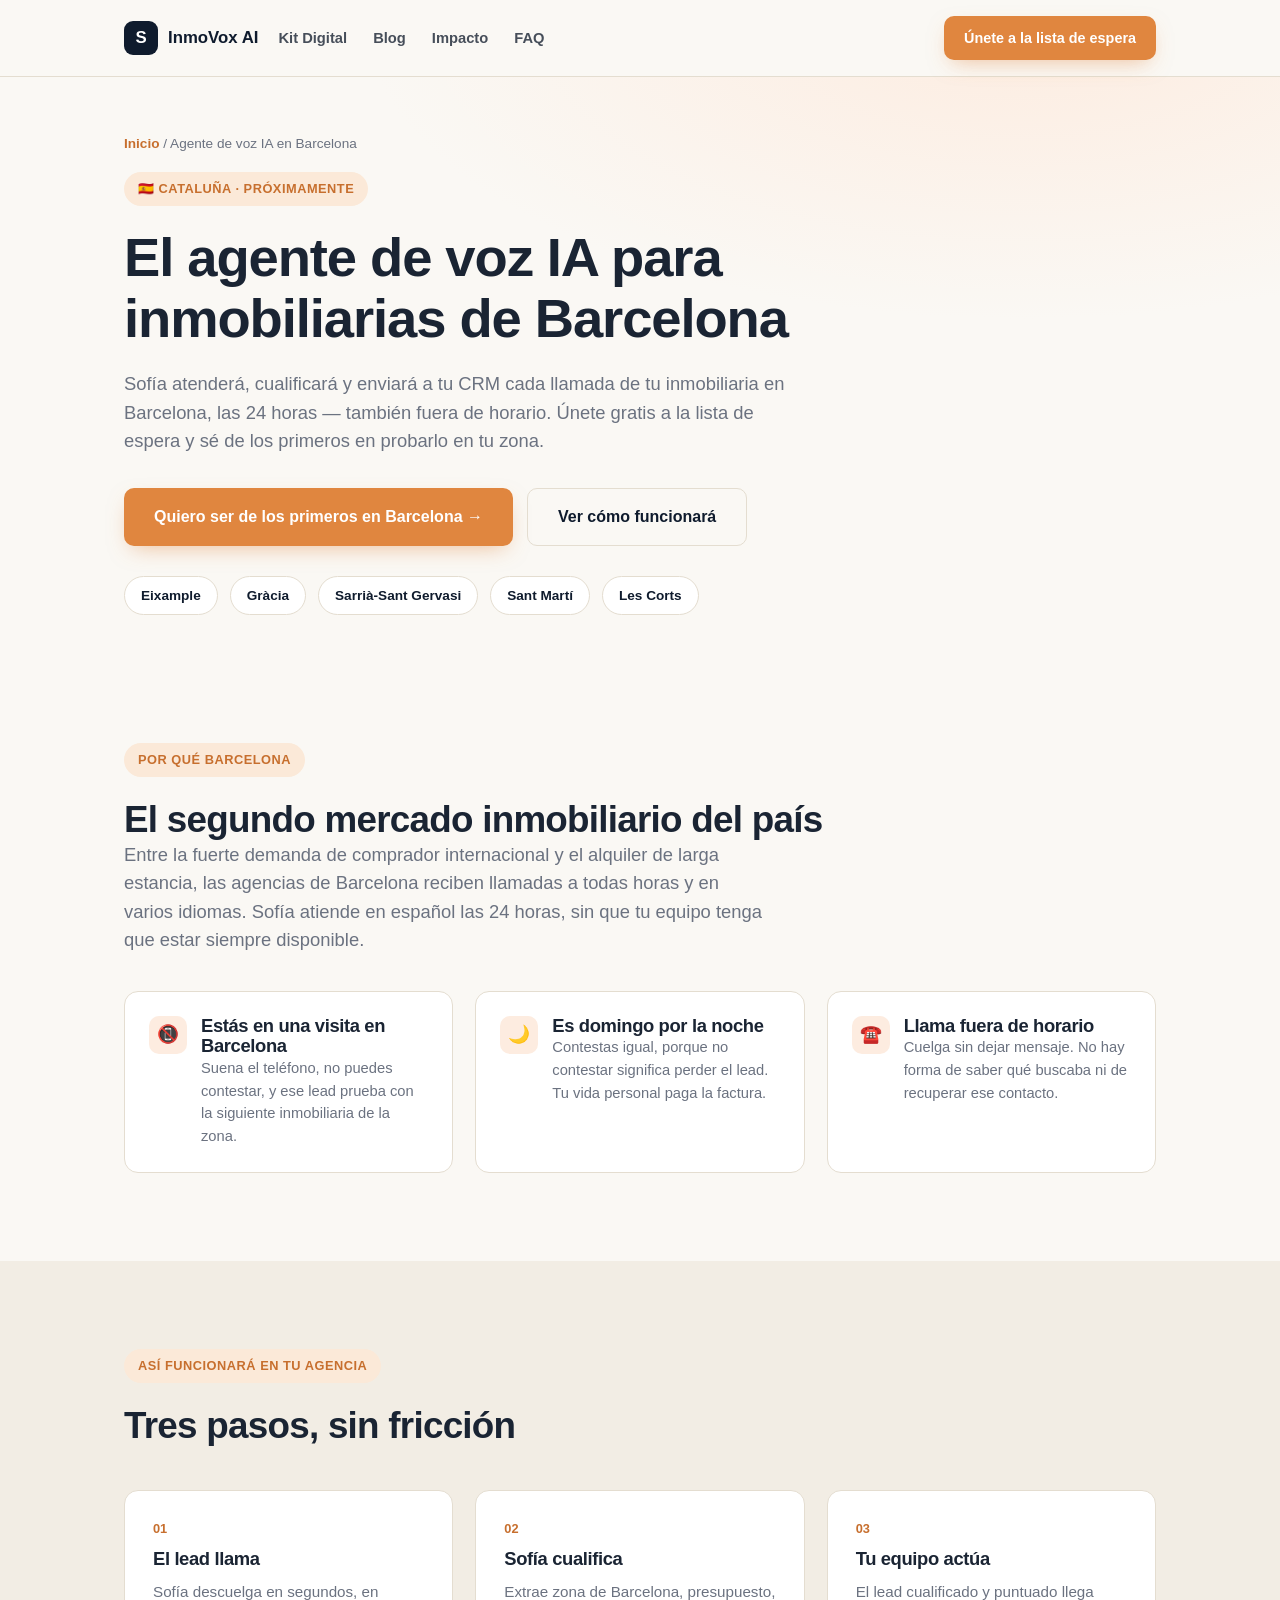
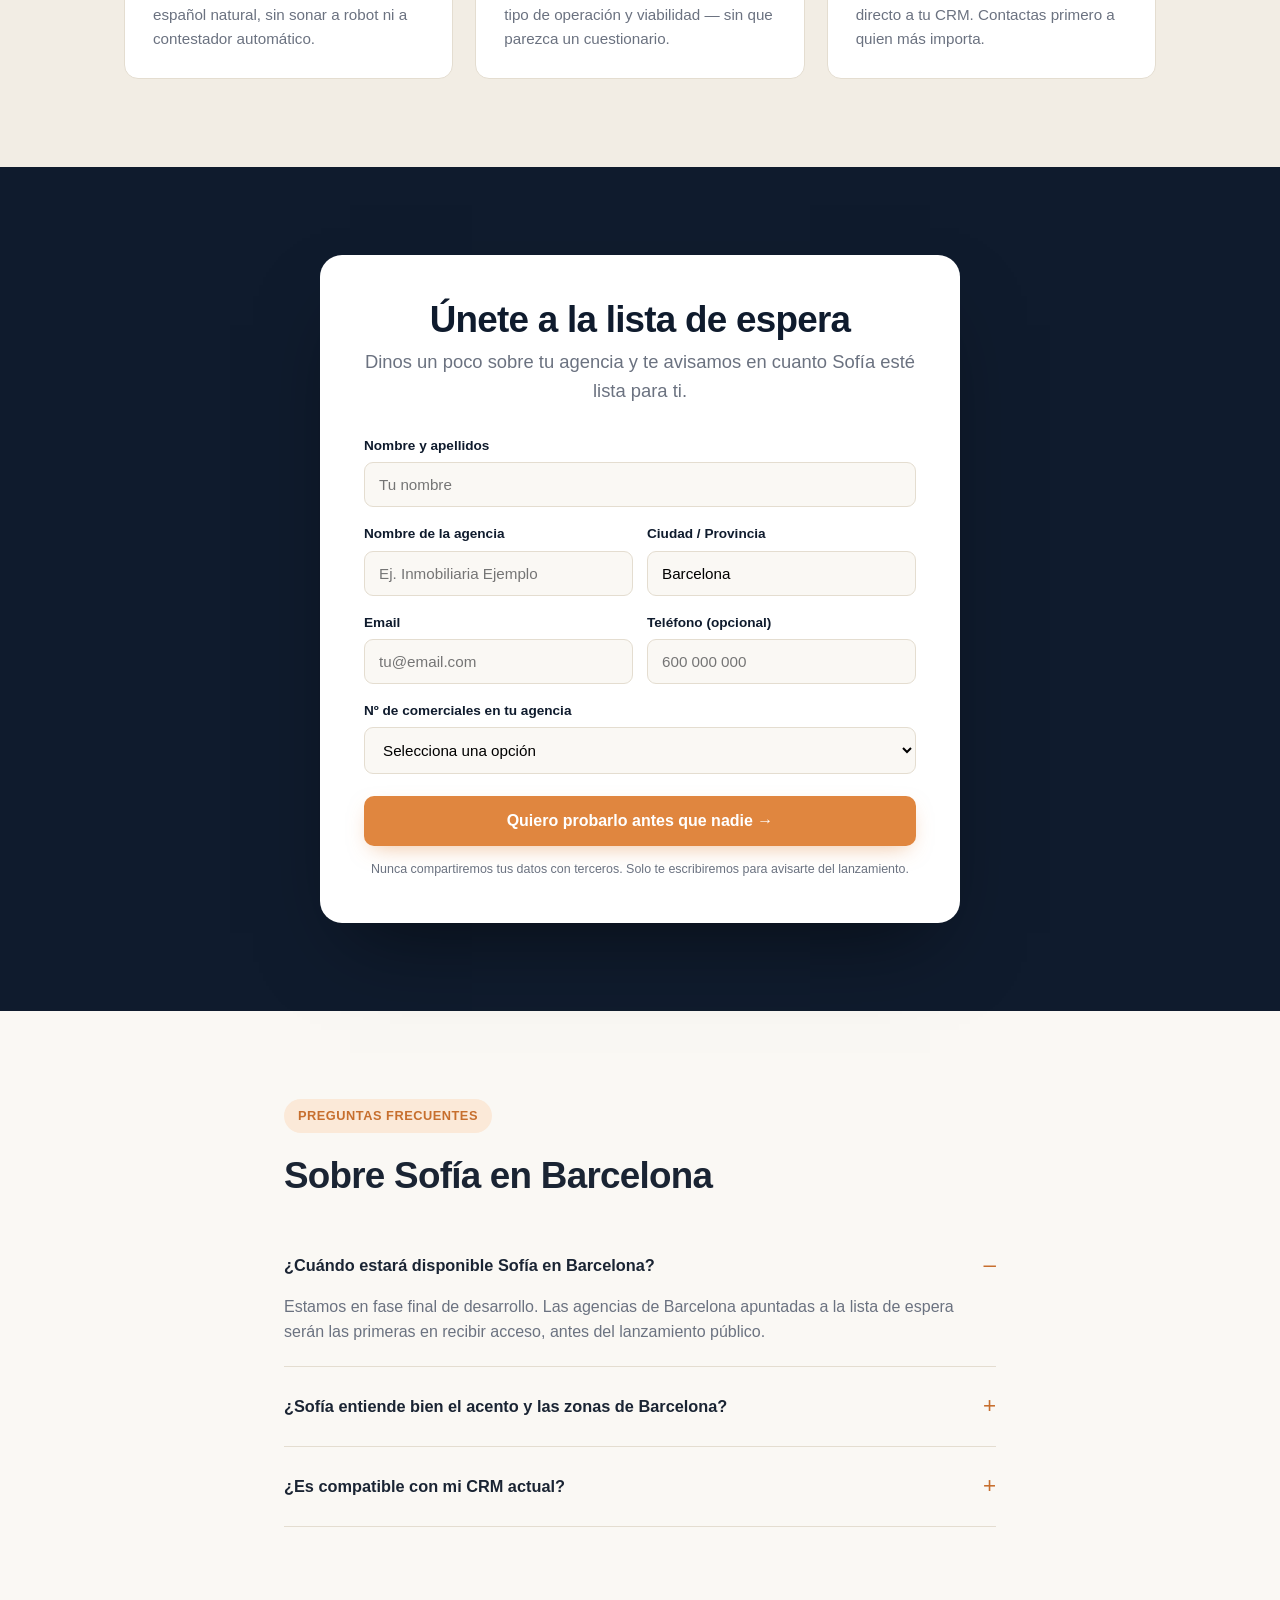
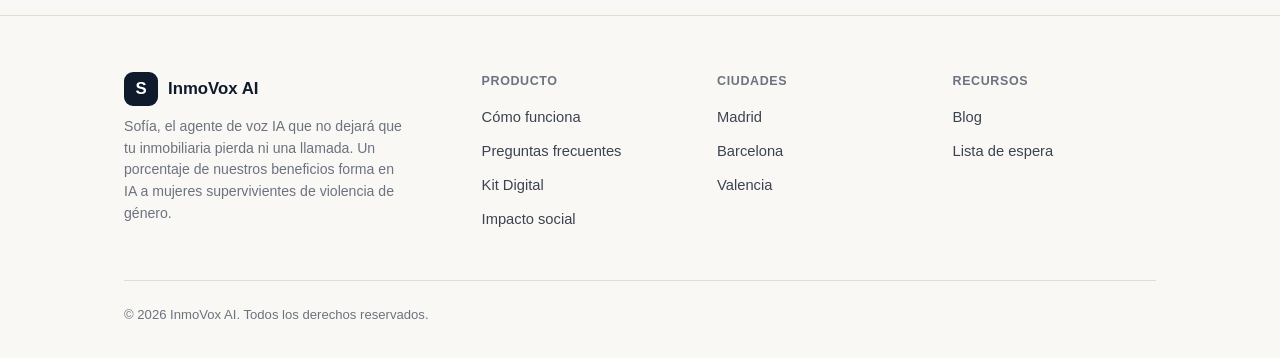
==== agente-voz-ia-inmobiliaria-barcelona.html @ 0a66fdf8 "Add files via upload" ====
<!DOCTYPE html>
<html lang="es">
<head>
<meta charset="UTF-8">
<meta name="viewport" content="width=device-width, initial-scale=1.0">

<title>Agente de Voz IA para Inmobiliarias en Barcelona | InmoVox AI</title>
<meta name="description" content="Sofía, el agente de voz IA para inmobiliarias de Barcelona: atiende, cualifica y envía leads a tu CRM 24/7. Únete gratis a la lista de espera antes del lanzamiento.">
<meta name="robots" content="index, follow">
<link rel="canonical" href="https://TU-DOMINIO-AQUI.com/agente-voz-ia-inmobiliaria-barcelona.html">

<meta property="og:type" content="website">
<meta property="og:title" content="Agente de Voz IA para Inmobiliarias en Barcelona | InmoVox AI">
<meta property="og:description" content="Sofía, el agente de voz IA para inmobiliarias de Barcelona: atiende, cualifica y envía leads a tu CRM 24/7. Únete gratis a la lista de espera antes del lanzamiento.">
<meta property="og:url" content="https://TU-DOMINIO-AQUI.com/agente-voz-ia-inmobiliaria-barcelona.html">
<meta property="og:locale" content="es_ES">

<meta name="twitter:card" content="summary_large_image">
<meta name="twitter:title" content="Agente de Voz IA para Inmobiliarias en Barcelona | InmoVox AI">
<meta name="twitter:description" content="Sofía, el agente de voz IA para inmobiliarias de Barcelona: atiende, cualifica y envía leads a tu CRM 24/7. Únete gratis a la lista de espera antes del lanzamiento.">

<link rel="stylesheet" href="style.css">
<script type="application/ld+json">
{
  "@context": "https://schema.org",
  "@type": "Organization",
  "name": "InmoVox AI",
  "description": "Sofía, el agente de voz IA para inmobiliarias en Barcelona. Atiende, cualifica y envía leads al CRM de agencias pequeñas y medianas de Cataluña, las 24 horas.",
  "areaServed": {
    "@type": "City",
    "name": "Barcelona"
  },
  "knowsLanguage": "es"
}
</script>
</head>
<body>
<header>
  <div class="nav">
    <a href="index.html" class="brand"><span class="brand-mark">S</span> InmoVox AI</a>
    <div class="nav-links">
      <a href="kit-digital.html">Kit Digital</a>
      <a href="blog.html">Blog</a>
      <a href="index.html#impacto">Impacto</a>
      <a href="#faq">FAQ</a>
    </div>
    <a href="#lista-espera" class="btn btn-primary nav-cta" style="padding:11px 20px;font-size:.9rem">Únete a la lista de espera</a>
  </div>
</header>
<main>

  <section class="hero" style="padding:56px 0 40px">
    <div class="wrap">
      <p class="breadcrumb"><a href="index.html">Inicio</a> / Agente de voz IA en Barcelona</p>
      <span class="eyebrow">🇪🇸 Cataluña · Próximamente</span>
      <h1 style="max-width:780px">El agente de voz IA para inmobiliarias de Barcelona</h1>
      <p class="lede" style="max-width:680px">Sofía atenderá, cualificará y enviará a tu CRM cada llamada de tu inmobiliaria en Barcelona, las 24 horas — también fuera de horario. Únete gratis a la lista de espera y sé de los primeros en probarlo en tu zona.</p>
      <div class="hero-ctas">
        <a href="#lista-espera" class="btn btn-primary">Quiero ser de los primeros en Barcelona →</a>
        <a href="index.html#como-funcionara" class="btn btn-ghost">Ver cómo funcionará</a>
      </div>
      <div class="local-strip">
          <span class="local-chip">Eixample</span>
          <span class="local-chip">Gràcia</span>
          <span class="local-chip">Sarrià-Sant Gervasi</span>
          <span class="local-chip">Sant Martí</span>
          <span class="local-chip">Les Corts</span>
      </div>
    </div>
  </section>

  <section>
    <div class="wrap">
      <span class="eyebrow">Por qué Barcelona</span>
      <h2>El segundo mercado inmobiliario del país</h2>
      <p class="lede">Entre la fuerte demanda de comprador internacional y el alquiler de larga estancia, las agencias de Barcelona reciben llamadas a todas horas y en varios idiomas. Sofía atiende en español las 24 horas, sin que tu equipo tenga que estar siempre disponible.</p>

      <div class="cards3" style="margin-top:36px">
        <div class="pain-card">
          <div class="pain-icon">📵</div>
          <div><h3>Estás en una visita en Barcelona</h3><p style="color:var(--muted);font-size:.92rem">Suena el teléfono, no puedes contestar, y ese lead prueba con la siguiente inmobiliaria de la zona.</p></div>
        </div>
        <div class="pain-card">
          <div class="pain-icon">🌙</div>
          <div><h3>Es domingo por la noche</h3><p style="color:var(--muted);font-size:.92rem">Contestas igual, porque no contestar significa perder el lead. Tu vida personal paga la factura.</p></div>
        </div>
        <div class="pain-card">
          <div class="pain-icon">☎️</div>
          <div><h3>Llama fuera de horario</h3><p style="color:var(--muted);font-size:.92rem">Cuelga sin dejar mensaje. No hay forma de saber qué buscaba ni de recuperar ese contacto.</p></div>
        </div>
      </div>
    </div>
  </section>

  <section style="background:var(--paper-alt)">
    <div class="wrap">
      <span class="eyebrow">Así funcionará en tu agencia</span>
      <h2>Tres pasos, sin fricción</h2>
      <div class="cards3">
        <div class="card">
          <div class="num">01</div>
          <h3>El lead llama</h3>
          <p>Sofía descuelga en segundos, en español natural, sin sonar a robot ni a contestador automático.</p>
        </div>
        <div class="card">
          <div class="num">02</div>
          <h3>Sofía cualifica</h3>
          <p>Extrae zona de Barcelona, presupuesto, tipo de operación y viabilidad — sin que parezca un cuestionario.</p>
        </div>
        <div class="card">
          <div class="num">03</div>
          <h3>Tu equipo actúa</h3>
          <p>El lead cualificado y puntuado llega directo a tu CRM. Contactas primero a quien más importa.</p>
        </div>
      </div>
    </div>
  </section>

<section id="lista-espera" class="form-section">
    <div class="wrap">
      <div class="form-wrap">
        <div id="formIntro">
          <h2>Únete a la lista de espera</h2>
          <p class="lede">Dinos un poco sobre tu agencia y te avisamos en cuanto Sofía esté lista para ti.</p>
          <form id="waitlistForm">
            <div class="field">
              <label for="nombre">Nombre y apellidos</label>
              <input type="text" id="nombre" name="nombre" required placeholder="Tu nombre">
            </div>
            <div class="row2">
              <div class="field">
                <label for="agencia">Nombre de la agencia</label>
                <input type="text" id="agencia" name="agencia" required placeholder="Ej. Inmobiliaria Ejemplo">
              </div>
              <div class="field">
                <label for="ciudad">Ciudad / Provincia</label>
                <input type="text" id="ciudad" name="ciudad" required value="Barcelona" placeholder="Ej. Valencia">
              </div>
            </div>
            <div class="row2">
              <div class="field">
                <label for="email">Email</label>
                <input type="email" id="email" name="email" required placeholder="tu@email.com">
              </div>
              <div class="field">
                <label for="telefono">Teléfono (opcional)</label>
                <input type="tel" id="telefono" name="telefono" placeholder="600 000 000">
              </div>
            </div>
            <div class="field">
              <label for="comerciales">Nº de comerciales en tu agencia</label>
              <select id="comerciales" name="comerciales" required>
                <option value="" disabled selected>Selecciona una opción</option>
                <option value="1-3">1 a 3</option>
                <option value="4-6">4 a 6</option>
                <option value="7-10">7 a 10</option>
                <option value="10+">Más de 10</option>
              </select>
            </div>
            <button type="submit" class="btn btn-primary form-submit">Quiero probarlo antes que nadie →</button>
            <p class="privacy">Nunca compartiremos tus datos con terceros. Solo te escribiremos para avisarte del lanzamiento.</p>
          </form>
        </div>

        <div id="successMsg" class="success-msg">
          <div class="check">✓</div>
          <h2>¡Ya estás dentro!</h2>
          <p class="lede" style="margin-top:8px">Gracias por apuntarte. Te avisaremos en cuanto Sofía esté lista para tu agencia — con tus condiciones de fundador.</p>
        </div>
      </div>
    </div>
  </section>

  <section id="faq">
    <div class="wrap" style="max-width:760px">
      <span class="eyebrow">Preguntas frecuentes</span>
      <h2 style="margin-bottom:10px">Sobre Sofía en Barcelona</h2>
      <div style="margin-top:30px">
        <details class="faq-item" open>
          <summary>¿Cuándo estará disponible Sofía en Barcelona?</summary>
          <p>Estamos en fase final de desarrollo. Las agencias de Barcelona apuntadas a la lista de espera serán las primeras en recibir acceso, antes del lanzamiento público.</p>
        </details>
        <details class="faq-item">
          <summary>¿Sofía entiende bien el acento y las zonas de Barcelona?</summary>
          <p>Sí. Sofía usa voz 100% en español y está entrenada para reconocer nombres de barrios, distritos y zonas locales, no solo direcciones genéricas.</p>
        </details>
        <details class="faq-item">
          <summary>¿Es compatible con mi CRM actual?</summary>
          <p>Sofía está diseñada para integrarse con Salesforce, HubSpot, Inmovilla y cualquier CRM con API REST.</p>
        </details>
      </div>
    </div>
  </section>

</main>
<footer>
  <div class="wrap">
    <div class="foot-cols">
      <div class="foot-brand">
        <div class="brand"><span class="brand-mark">S</span> InmoVox AI</div>
        <p>Sofía, el agente de voz IA que no dejará que tu inmobiliaria pierda ni una llamada. Un porcentaje de nuestros beneficios forma en IA a mujeres supervivientes de violencia de género.</p>
      </div>
      <div>
        <h4>Producto</h4>
        <ul>
          <li><a href="index.html#como-funcionara">Cómo funciona</a></li>
          <li><a href="#faq">Preguntas frecuentes</a></li>
          <li><a href="kit-digital.html">Kit Digital</a></li>
          <li><a href="index.html#impacto">Impacto social</a></li>
        </ul>
      </div>
      <div>
        <h4>Ciudades</h4>
        <ul>
          <li><a href="agente-voz-ia-inmobiliaria-madrid.html">Madrid</a></li>
          <li><a href="agente-voz-ia-inmobiliaria-barcelona.html">Barcelona</a></li>
          <li><a href="agente-voz-ia-inmobiliaria-valencia.html">Valencia</a></li>
        </ul>
      </div>
      <div>
        <h4>Recursos</h4>
        <ul>
          <li><a href="blog.html">Blog</a></li>
          <li><a href="#lista-espera">Lista de espera</a></li>
        </ul>
      </div>
    </div>
    <div class="foot-bottom">
      <p>© 2026 InmoVox AI. Todos los derechos reservados.</p>
    </div>
  </div>
</footer>
<script>
  // Conectado a Supabase (proyecto "Voice AI Inmobiliaria").
  // Tabla: public.waitlist_signups — RLS activo, solo permite INSERT publico (sin lectura).
  const SUPABASE_URL = 'https://ouoieuzhmzzmtzskmnyb.supabase.co';
  const SUPABASE_ANON_KEY = 'sb_publishable_kmMrrOkViVyddbEmUrlMnQ_MWT5SmJP';

  const form = document.getElementById('waitlistForm');
  if (form) {
    const submitBtn = form.querySelector('.form-submit');

    form.addEventListener('submit', async function (e) {
      e.preventDefault();

      const data = {
        nombre: form.nombre.value.trim(),
        agencia: form.agencia.value.trim(),
        ciudad: form.ciudad.value.trim(),
        email: form.email.value.trim(),
        telefono: form.telefono.value.trim() || null,
        comerciales: form.comerciales.value,
        pagina_origen: window.location.pathname
      };

      const originalBtnText = submitBtn.textContent;
      submitBtn.disabled = true;
      submitBtn.textContent = 'Enviando...';

      try {
        const res = await fetch(`${SUPABASE_URL}/rest/v1/waitlist_signups`, {
          method: 'POST',
          headers: {
            'Content-Type': 'application/json',
            'apikey': SUPABASE_ANON_KEY,
            'Authorization': `Bearer ${SUPABASE_ANON_KEY}`,
            'Prefer': 'return=minimal'
          },
          body: JSON.stringify(data)
        });

        if (res.ok) {
          document.getElementById('formIntro').style.display = 'none';
          document.getElementById('successMsg').style.display = 'block';
          return;
        }

        if (res.status === 409) {
          alert('Este email ya está en la lista de espera. Te avisaremos en cuanto Sofía esté lista.');
        } else {
          alert('No hemos podido guardar tu registro. Inténtalo de nuevo en unos segundos.');
        }
      } catch (err) {
        alert('No hemos podido conectar con el servidor. Comprueba tu conexión e inténtalo de nuevo.');
      } finally {
        submitBtn.disabled = false;
        submitBtn.textContent = originalBtnText;
      }
    });
  }
</script>
</body>
</html>
---- style.css ----
:root{
  --navy:#0f1b2d;
  --navy-light:#16263e;
  --ink:#1a2433;
  --paper:#faf8f4;
  --paper-alt:#f2ede4;
  --amber:#e0863f;
  --amber-dark:#c76f2e;
  --green:#2f6f4f;
  --line:#e4ddd0;
  --muted:#6b7280;
  --radius:14px;
  font-family: -apple-system, BlinkMacSystemFont, "Segoe UI", Roboto, Helvetica, Arial, sans-serif;
}
*{box-sizing:border-box;margin:0;padding:0}
html{scroll-behavior:smooth}
body{background:var(--paper);color:var(--ink);line-height:1.55;-webkit-font-smoothing:antialiased}
img,svg{display:block;max-width:100%}
a{color:inherit}
.wrap{max-width:1080px;margin:0 auto;padding:0 24px}
section{padding:88px 0}
h1,h2,h3{font-weight:800;letter-spacing:-0.02em;line-height:1.12}
h1{font-size:clamp(2.1rem,5vw,3.4rem)}
h2{font-size:clamp(1.6rem,3.4vw,2.3rem)}
h3{font-size:1.15rem}
.eyebrow{display:inline-flex;align-items:center;gap:8px;font-size:.8rem;font-weight:700;letter-spacing:.04em;text-transform:uppercase;color:var(--amber-dark);background:#fbe9d8;padding:7px 14px;border-radius:999px;margin-bottom:22px}
.lede{font-size:1.15rem;color:var(--muted);max-width:640px}
.btn{display:inline-flex;align-items:center;justify-content:center;gap:8px;font-weight:700;font-size:1rem;border:none;border-radius:10px;padding:16px 30px;cursor:pointer;text-decoration:none;transition:transform .15s ease, box-shadow .15s ease}
.btn-primary{background:var(--amber);color:#fff;box-shadow:0 8px 22px -8px rgba(224,134,63,.55)}
.btn-primary:hover{transform:translateY(-2px);box-shadow:0 12px 26px -8px rgba(224,134,63,.65)}
.btn-ghost{background:transparent;color:var(--navy);border:1.5px solid var(--line)}
.btn-ghost:hover{border-color:var(--navy)}

header{position:sticky;top:0;z-index:40;background:rgba(250,248,244,.9);backdrop-filter:blur(8px);border-bottom:1px solid var(--line)}
.nav{display:flex;align-items:center;justify-content:space-between;padding:16px 24px;max-width:1080px;margin:0 auto;gap:20px}
.brand{display:flex;align-items:center;gap:10px;font-weight:800;font-size:1.05rem;color:var(--navy);text-decoration:none;flex:0 0 auto}
.brand-mark{width:34px;height:34px;border-radius:9px;background:var(--navy);display:flex;align-items:center;justify-content:center;color:#fff;font-weight:800}
.nav-links{display:flex;align-items:center;gap:26px;font-size:.92rem;font-weight:600;color:var(--ink);flex:1}
.nav-links a{text-decoration:none;color:var(--ink);opacity:.8}
.nav-links a:hover{opacity:1}
.nav-cta{flex:0 0 auto}

.breadcrumb{font-size:.85rem;color:var(--muted);margin-bottom:18px}
.breadcrumb a{color:var(--amber-dark);text-decoration:none;font-weight:600}
.breadcrumb a:hover{text-decoration:underline}

.hero{padding:76px 0 60px;background:radial-gradient(1100px 500px at 80% -10%, #fdece0 0%, transparent 60%)}
.hero-grid{display:grid;grid-template-columns:1.1fr .9fr;gap:56px;align-items:center}
.hero h1{margin-bottom:20px}
.hero .lede{margin-bottom:32px}
.hero-ctas{display:flex;flex-wrap:wrap;gap:14px;margin-bottom:30px}
.trust-row{display:flex;flex-wrap:wrap;gap:18px;color:var(--muted);font-size:.9rem;font-weight:600}
.trust-row span{display:flex;align-items:center;gap:6px}

.hero-card{background:var(--navy);border-radius:20px;padding:28px;color:#fff;box-shadow:0 30px 60px -20px rgba(15,27,45,.4)}
.hero-card .tag{display:inline-block;font-size:.7rem;font-weight:700;letter-spacing:.06em;text-transform:uppercase;background:rgba(255,255,255,.1);padding:5px 10px;border-radius:6px;margin-bottom:16px}
.hero-card .call{background:var(--navy-light);border-radius:14px;padding:16px;margin-top:14px}
.hero-card .call p{font-size:.92rem;color:#d7dde6}
.hero-card .call strong{color:#fff}
.hero-card .score{margin-top:16px;display:flex;justify-content:space-between;align-items:center;padding-top:16px;border-top:1px solid rgba(255,255,255,.12)}
.hero-card .score b{font-size:1.6rem;color:var(--amber)}

.band{background:var(--navy);color:#fff}
.band .eyebrow{background:rgba(255,255,255,.12);color:#f5c99a}

.cards3{display:grid;grid-template-columns:repeat(3,1fr);gap:22px;margin-top:44px}
.cards2{display:grid;grid-template-columns:repeat(2,1fr);gap:22px;margin-top:44px}
.card{background:#fff;border:1px solid var(--line);border-radius:var(--radius);padding:28px}
.card .num{font-size:.8rem;font-weight:800;color:var(--amber-dark);margin-bottom:10px}
.card h3{margin-bottom:10px}
.card p{color:var(--muted);font-size:.95rem}

.pain-card{background:#fff;border:1px solid var(--line);border-radius:var(--radius);padding:24px;display:flex;gap:14px;align-items:flex-start}
.pain-icon{flex:0 0 auto;width:38px;height:38px;border-radius:10px;background:#fdece0;display:flex;align-items:center;justify-content:center;font-size:1.1rem}

.quote-block{background:var(--paper-alt);border-radius:20px;padding:48px;text-align:center;margin-top:40px}
.quote-block p{font-size:1.3rem;font-weight:700;color:var(--navy);max-width:640px;margin:0 auto 14px;line-height:1.4}
.quote-block span{color:var(--muted);font-size:.9rem}

.impact-box{background:linear-gradient(135deg,#f7f2e9,#fdece0);border-radius:20px;padding:40px;display:grid;grid-template-columns:1fr auto;gap:30px;align-items:center}
.impact-box p{color:var(--muted);max-width:560px}

.perks{display:grid;grid-template-columns:repeat(2,1fr);gap:16px;margin-top:36px}
.perk{display:flex;gap:12px;align-items:flex-start;background:#fff;border:1px solid var(--line);border-radius:12px;padding:18px}
.perk-check{flex:0 0 auto;width:26px;height:26px;border-radius:50%;background:var(--green);color:#fff;display:flex;align-items:center;justify-content:center;font-size:.8rem;font-weight:800}

.form-section{background:var(--navy);color:#fff}
.form-wrap{background:#fff;color:var(--ink);border-radius:22px;padding:44px;max-width:640px;margin:0 auto;box-shadow:0 40px 80px -30px rgba(0,0,0,.5)}
.form-wrap h2{color:var(--navy);text-align:center;margin-bottom:8px}
.form-wrap .lede{text-align:center;margin:0 auto 30px;color:var(--muted)}
.field{margin-bottom:16px}
.field label{display:block;font-size:.85rem;font-weight:700;margin-bottom:6px;color:var(--navy)}
.field input, .field select{width:100%;padding:13px 14px;border:1.5px solid var(--line);border-radius:9px;font-size:.95rem;font-family:inherit;background:var(--paper)}
.field input:focus, .field select:focus{outline:none;border-color:var(--amber)}
.row2{display:grid;grid-template-columns:1fr 1fr;gap:14px}
.form-submit{width:100%;margin-top:6px}
.privacy{font-size:.78rem;color:var(--muted);text-align:center;margin-top:14px}
.success-msg{display:none;text-align:center;padding:20px 0}
.success-msg .check{width:56px;height:56px;border-radius:50%;background:#e6f4ec;color:var(--green);display:flex;align-items:center;justify-content:center;font-size:1.6rem;margin:0 auto 16px}

.faq-item{border-bottom:1px solid var(--line);padding:22px 0}
.faq-item summary{cursor:pointer;font-weight:700;font-size:1.02rem;list-style:none;display:flex;justify-content:space-between;align-items:center}
.faq-item summary::-webkit-details-marker{display:none}
.faq-item summary::after{content:"+";font-size:1.4rem;color:var(--amber-dark);font-weight:400}
.faq-item[open] summary::after{content:"\2013"}
.faq-item p{margin-top:12px;color:var(--muted)}

footer{padding:56px 0 32px;border-top:1px solid var(--line)}
.foot-cols{display:grid;grid-template-columns:1.6fr 1fr 1fr 1fr;gap:32px;margin-bottom:40px}
.foot-cols h4{font-size:.78rem;text-transform:uppercase;letter-spacing:.05em;color:var(--muted);margin-bottom:14px}
.foot-cols ul{list-style:none}
.foot-cols li{margin-bottom:9px}
.foot-cols a{color:var(--ink);text-decoration:none;font-size:.92rem;opacity:.85}
.foot-cols a:hover{opacity:1;text-decoration:underline}
.foot-brand p{color:var(--muted);font-size:.88rem;margin-top:10px;max-width:280px}
.foot-bottom{display:flex;justify-content:space-between;align-items:center;flex-wrap:wrap;gap:12px;padding-top:24px;border-top:1px solid var(--line)}
.foot-bottom p{color:var(--muted);font-size:.82rem}

/* Blog / article prose */
.blog-grid{display:grid;grid-template-columns:repeat(3,1fr);gap:24px;margin-top:40px}
.blog-card{background:#fff;border:1px solid var(--line);border-radius:var(--radius);padding:26px;display:flex;flex-direction:column;text-decoration:none;color:inherit;transition:transform .15s ease, box-shadow .15s ease}
.blog-card:hover{transform:translateY(-3px);box-shadow:0 16px 30px -14px rgba(15,27,45,.25)}
.blog-card .cat{font-size:.72rem;font-weight:700;text-transform:uppercase;letter-spacing:.04em;color:var(--amber-dark);margin-bottom:10px}
.blog-card h3{font-size:1.08rem;margin-bottom:10px}
.blog-card p{color:var(--muted);font-size:.9rem;flex:1}
.blog-card .readmore{margin-top:14px;font-weight:700;font-size:.88rem;color:var(--navy)}

.article-head{max-width:760px;margin:0 auto;text-align:left}
.article-meta{color:var(--muted);font-size:.88rem;margin-bottom:18px}
.prose{max-width:760px;margin:0 auto}
.prose h2{margin-top:40px;margin-bottom:14px;font-size:1.5rem}
.prose p{margin-bottom:18px;color:#2b2b2b;font-size:1.03rem;line-height:1.7}
.prose ul{margin:0 0 18px 22px}
.prose li{margin-bottom:8px;color:#2b2b2b;line-height:1.6}
.prose blockquote{border-left:4px solid var(--amber);background:var(--paper-alt);padding:18px 22px;border-radius:0 12px 12px 0;margin:24px 0;font-weight:700;color:var(--navy);font-size:1.08rem}
.cta-box{background:var(--navy);color:#fff;border-radius:18px;padding:32px;text-align:center;margin:40px 0}
.cta-box h3{color:#fff;margin-bottom:10px}
.cta-box p{color:#c7cfda;margin-bottom:20px;max-width:480px;margin-left:auto;margin-right:auto}

.local-strip{display:flex;flex-wrap:wrap;gap:12px;margin-top:20px}
.local-chip{background:#fff;border:1px solid var(--line);border-radius:999px;padding:8px 16px;font-size:.85rem;font-weight:600;color:var(--navy)}

.disclaimer{font-size:.82rem;color:var(--muted);background:var(--paper-alt);border-radius:12px;padding:16px 20px;margin-top:24px}
.disclaimer a{color:var(--amber-dark);font-weight:600;text-decoration:none}
.disclaimer a:hover{text-decoration:underline}

.kit-table{width:100%;border-collapse:collapse;margin-top:30px;background:#fff;border-radius:var(--radius);overflow:hidden;border:1px solid var(--line)}
.kit-table th,.kit-table td{padding:16px 18px;text-align:left;border-bottom:1px solid var(--line);font-size:.95rem}
.kit-table th{background:var(--navy);color:#fff;font-size:.8rem;text-transform:uppercase;letter-spacing:.04em}
.kit-table td.amount{font-weight:800;color:var(--amber-dark);font-size:1.1rem}
.kit-table tr:last-child td{border-bottom:none}

.steps-list{counter-reset:step;margin-top:36px;display:grid;gap:18px}
.step-item{display:flex;gap:18px;align-items:flex-start;background:#fff;border:1px solid var(--line);border-radius:var(--radius);padding:22px}
.step-item .step-n{flex:0 0 auto;width:36px;height:36px;border-radius:50%;background:var(--navy);color:#fff;display:flex;align-items:center;justify-content:center;font-weight:800}

@media (max-width:820px){
  .hero-grid{grid-template-columns:1fr}
  .cards3{grid-template-columns:1fr}
  .cards2{grid-template-columns:1fr}
  .blog-grid{grid-template-columns:1fr}
  .perks{grid-template-columns:1fr}
  .row2{grid-template-columns:1fr}
  .impact-box{grid-template-columns:1fr;text-align:center}
  .form-wrap{padding:28px}
  section{padding:60px 0}
  .foot-cols{grid-template-columns:1fr 1fr}
  .nav-links{display:none}
}
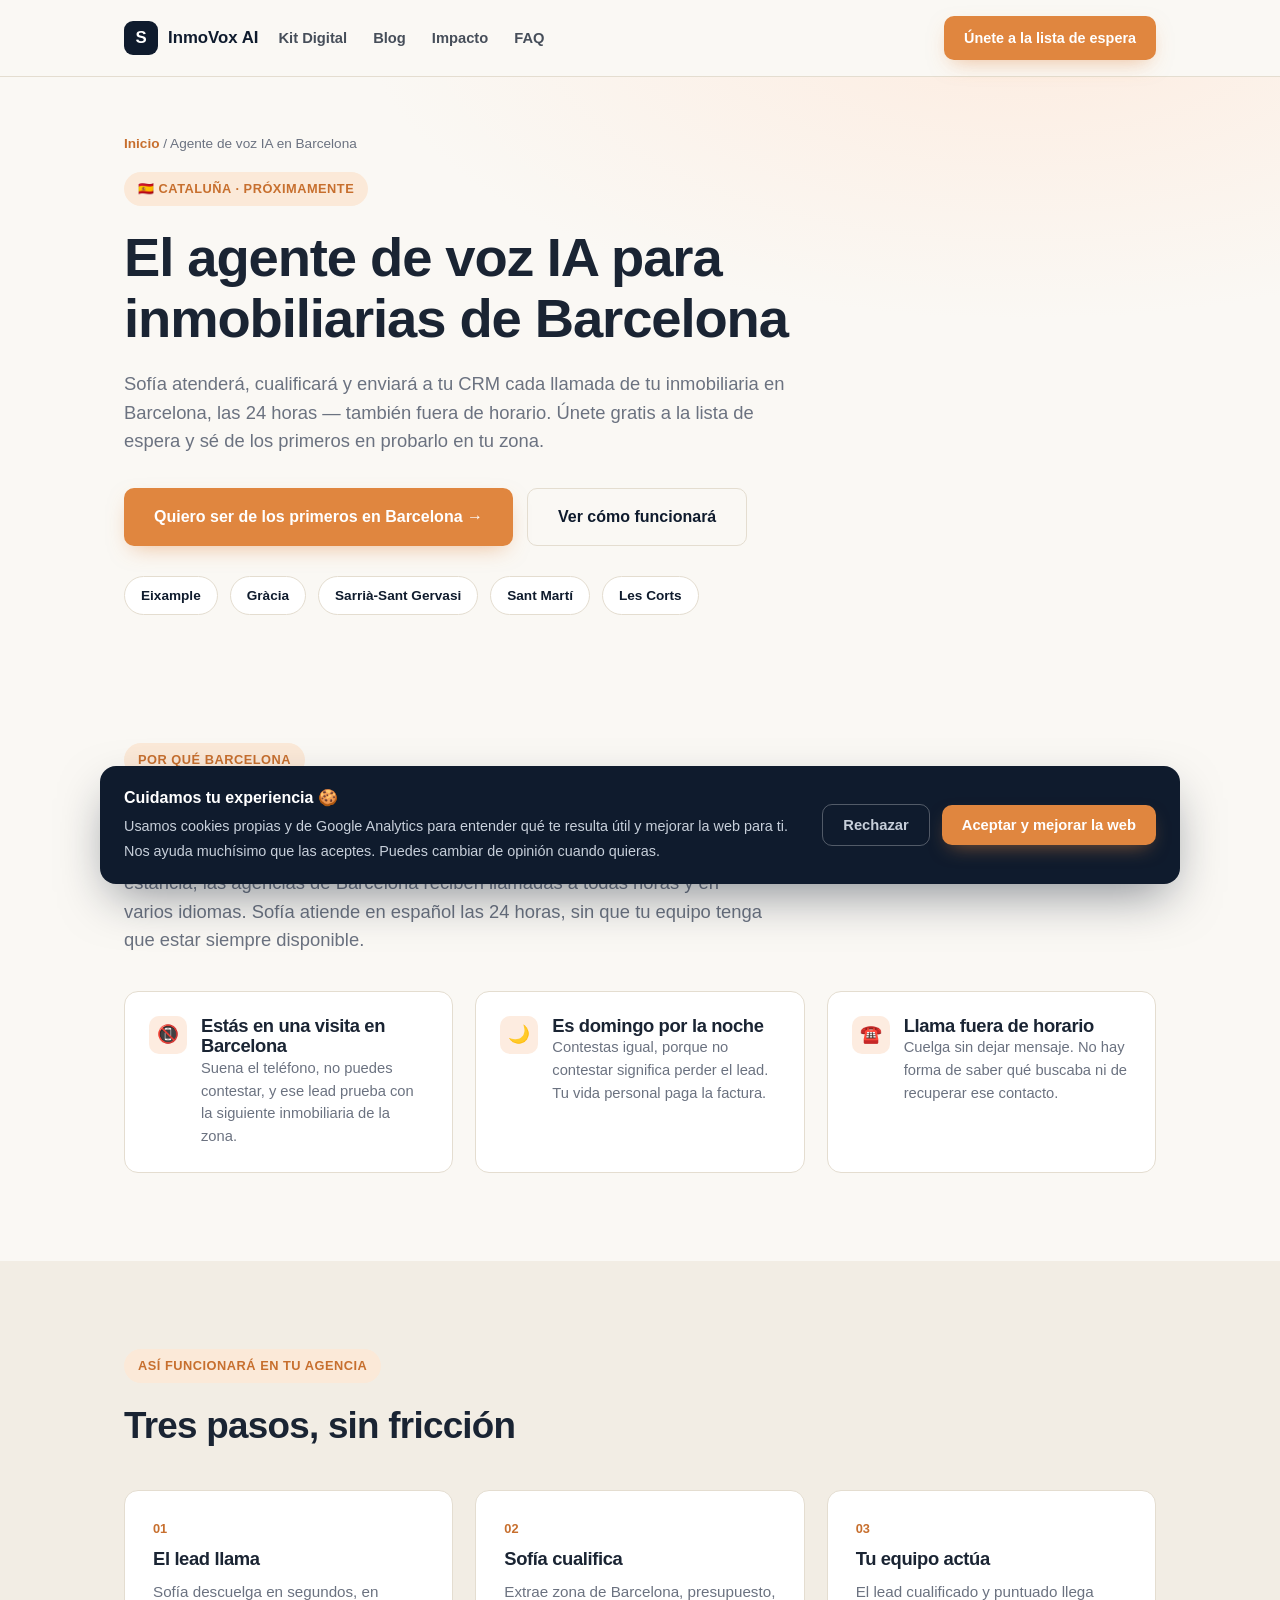
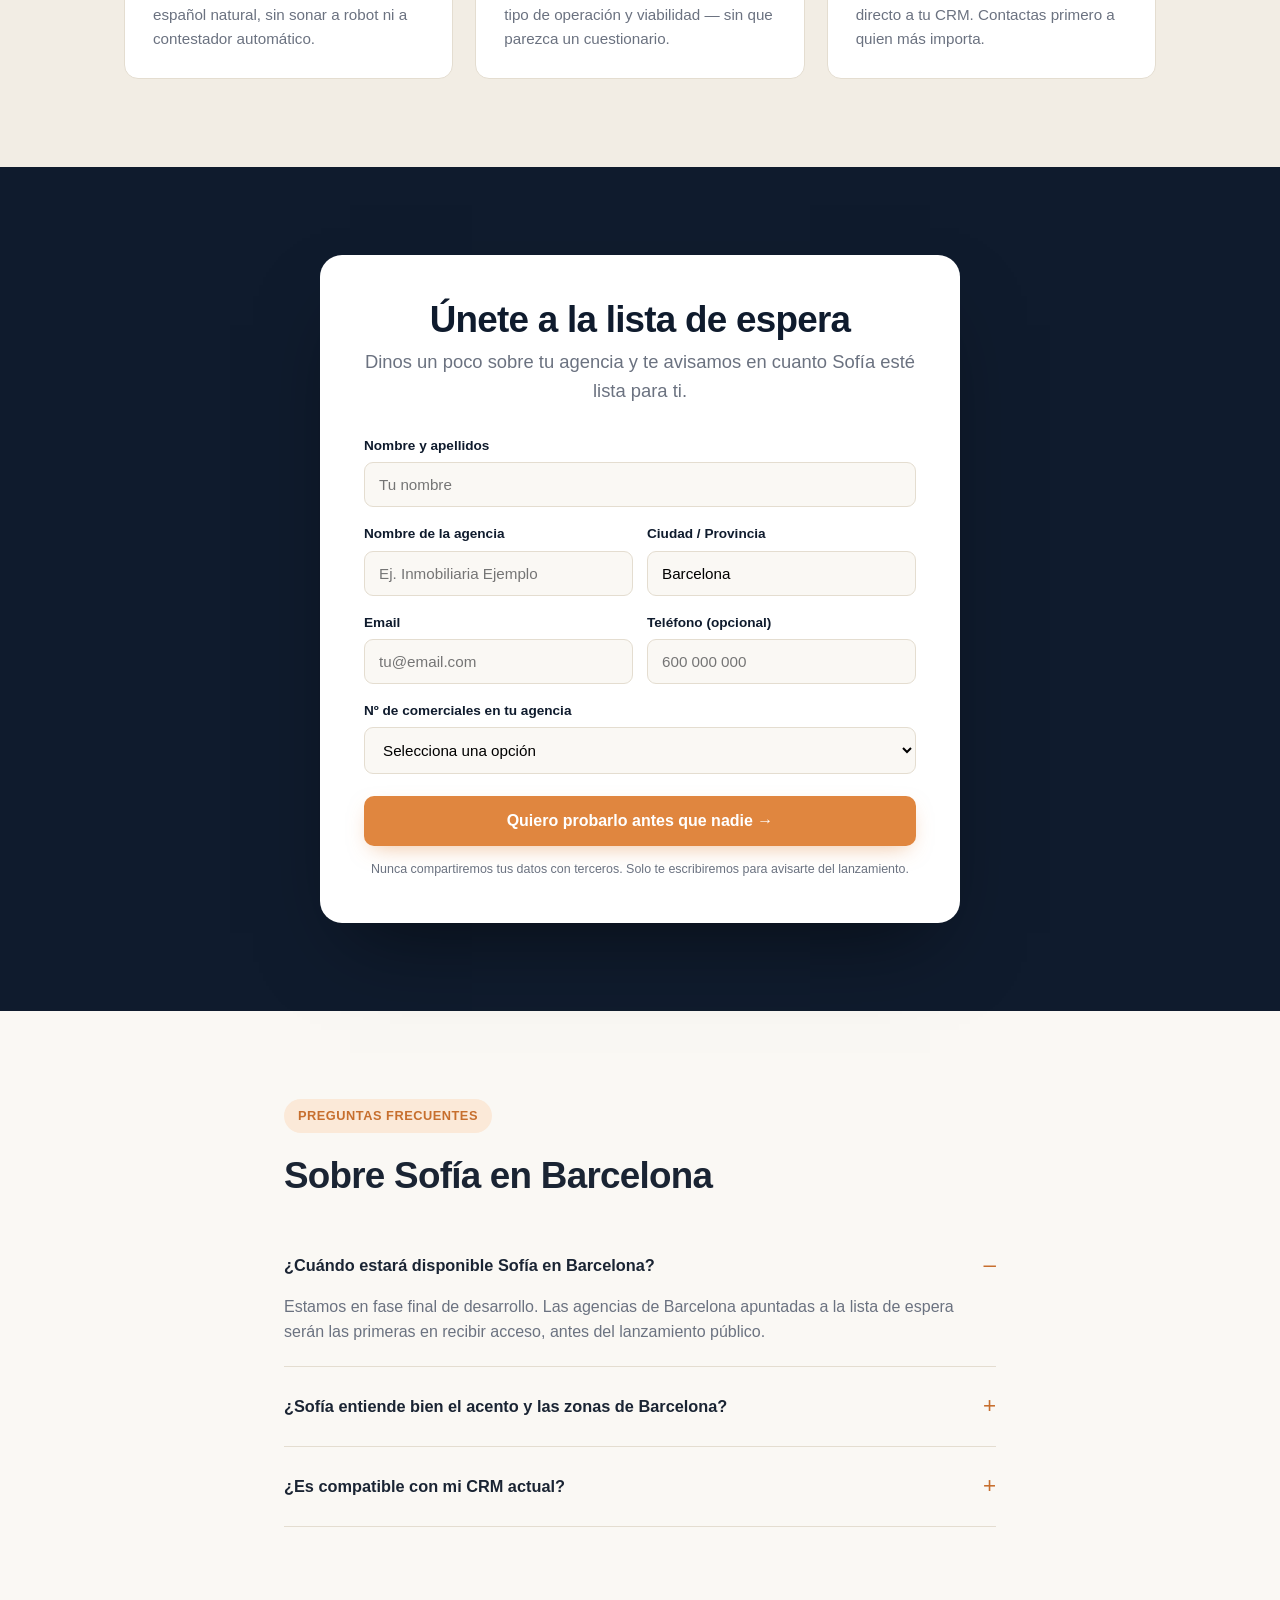
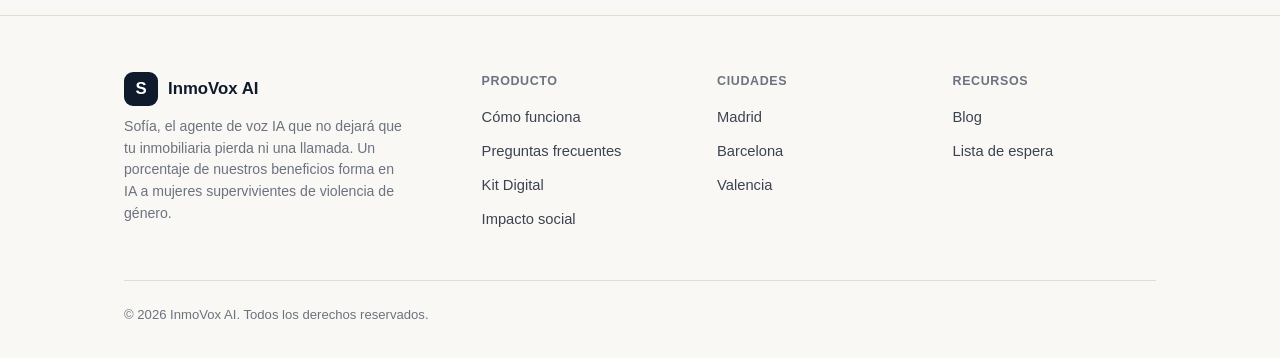
==== commit 4dbd4bcb: "Add files via upload" ====
--- a/agente-voz-ia-inmobiliaria-barcelona.html
+++ b/agente-voz-ia-inmobiliaria-barcelona.html
@@ -3,6 +3,25 @@
 <head>
 <meta charset="UTF-8">
 <meta name="viewport" content="width=device-width, initial-scale=1.0">
+
+<!-- Google tag (gtag.js) + Modo de Consentimiento v2 -->
+<script>
+  window.dataLayer = window.dataLayer || [];
+  function gtag(){dataLayer.push(arguments);}
+  // Por defecto denegado hasta que el usuario decida (cumplimiento RGPD/AEPD)
+  gtag('consent', 'default', {
+    'ad_storage': 'denied',
+    'ad_user_data': 'denied',
+    'ad_personalization': 'denied',
+    'analytics_storage': 'denied',
+    'wait_for_update': 500
+  });
+  gtag('js', new Date());
+  gtag('config', 'G-6JZMBQBF9L');
+</script>
+<script async src="https://www.googletagmanager.com/gtag/js?id=G-6JZMBQBF9L"></script>
+<script defer src="cookies.js"></script>
+
 
 <title>Agente de Voz IA para Inmobiliarias en Barcelona | InmoVox AI</title>
 <meta name="description" content="Sofía, el agente de voz IA para inmobiliarias de Barcelona: atiende, cualifica y envía leads a tu CRM 24/7. Únete gratis a la lista de espera antes del lanzamiento.">
--- a/style.css
+++ b/style.css
@@ -167,3 +167,22 @@
   .foot-cols{grid-template-columns:1fr 1fr}
   .nav-links{display:none}
 }
+
+/* ===== Banner de cookies ===== */
+.cookie-banner{position:fixed;left:0;right:0;bottom:0;z-index:9999;padding:16px;transform:translateY(120%);transition:transform .3s ease;pointer-events:none}
+.cookie-banner.cookie-visible{transform:translateY(0);pointer-events:auto}
+.cookie-inner{max-width:1080px;margin:0 auto;background:var(--navy);color:#fff;border-radius:16px;padding:20px 24px;box-shadow:0 20px 50px -12px rgba(15,27,45,.5);display:flex;align-items:center;gap:24px;flex-wrap:wrap}
+.cookie-text{flex:1 1 380px;min-width:260px}
+.cookie-text strong{display:block;font-size:1rem;margin-bottom:4px}
+.cookie-text span{font-size:.9rem;color:#c7cfda;line-height:1.5}
+.cookie-actions{display:flex;gap:12px;align-items:center;flex:0 0 auto}
+.cookie-btn{font-family:inherit;font-weight:700;font-size:.92rem;border-radius:10px;padding:12px 20px;cursor:pointer;border:none;transition:transform .15s ease,box-shadow .15s ease,background .15s ease}
+.cookie-accept{background:var(--amber);color:#fff;box-shadow:0 8px 20px -8px rgba(224,134,63,.6)}
+.cookie-accept:hover{transform:translateY(-2px);box-shadow:0 12px 24px -8px rgba(224,134,63,.7)}
+.cookie-reject{background:transparent;color:#c7cfda;border:1.5px solid rgba(255,255,255,.28)}
+.cookie-reject:hover{color:#fff;border-color:#fff}
+@media (max-width:640px){
+  .cookie-inner{flex-direction:column;align-items:stretch;text-align:left;padding:18px}
+  .cookie-actions{flex-direction:column-reverse}
+  .cookie-btn{width:100%}
+}
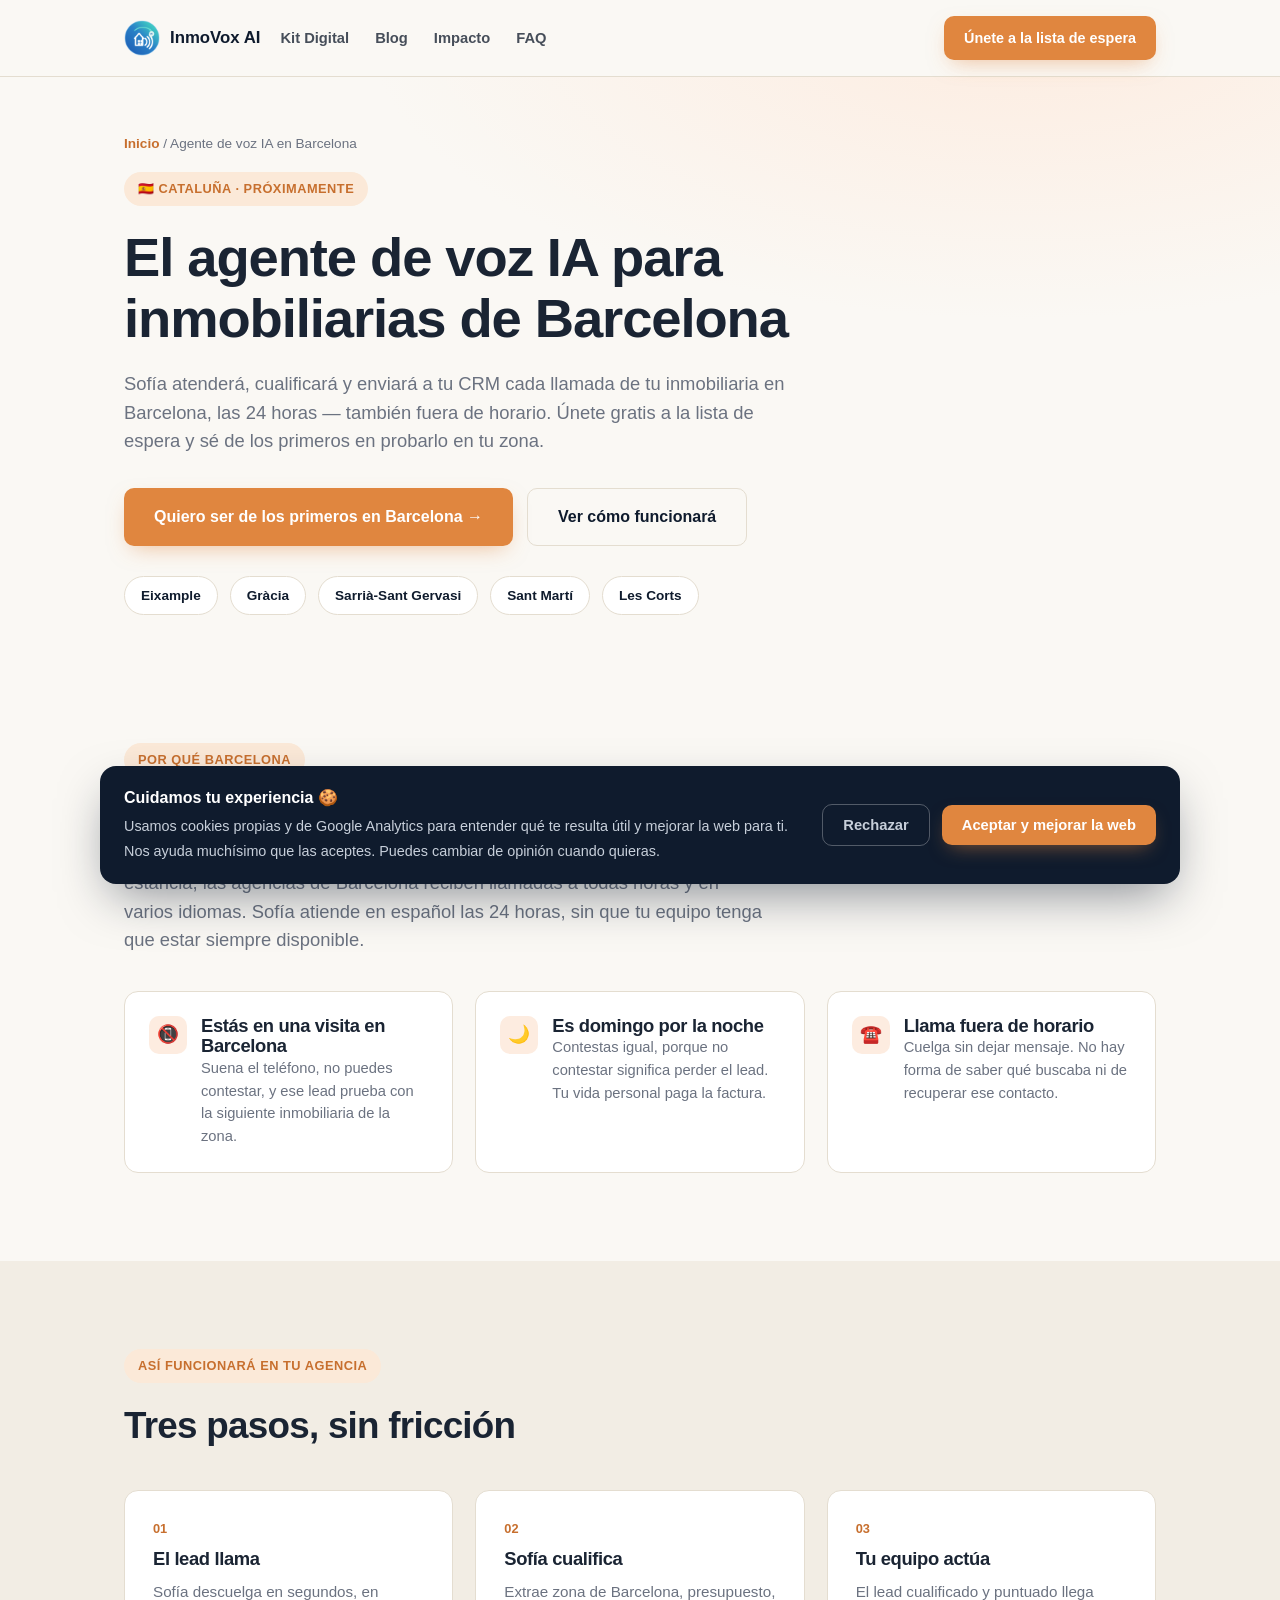
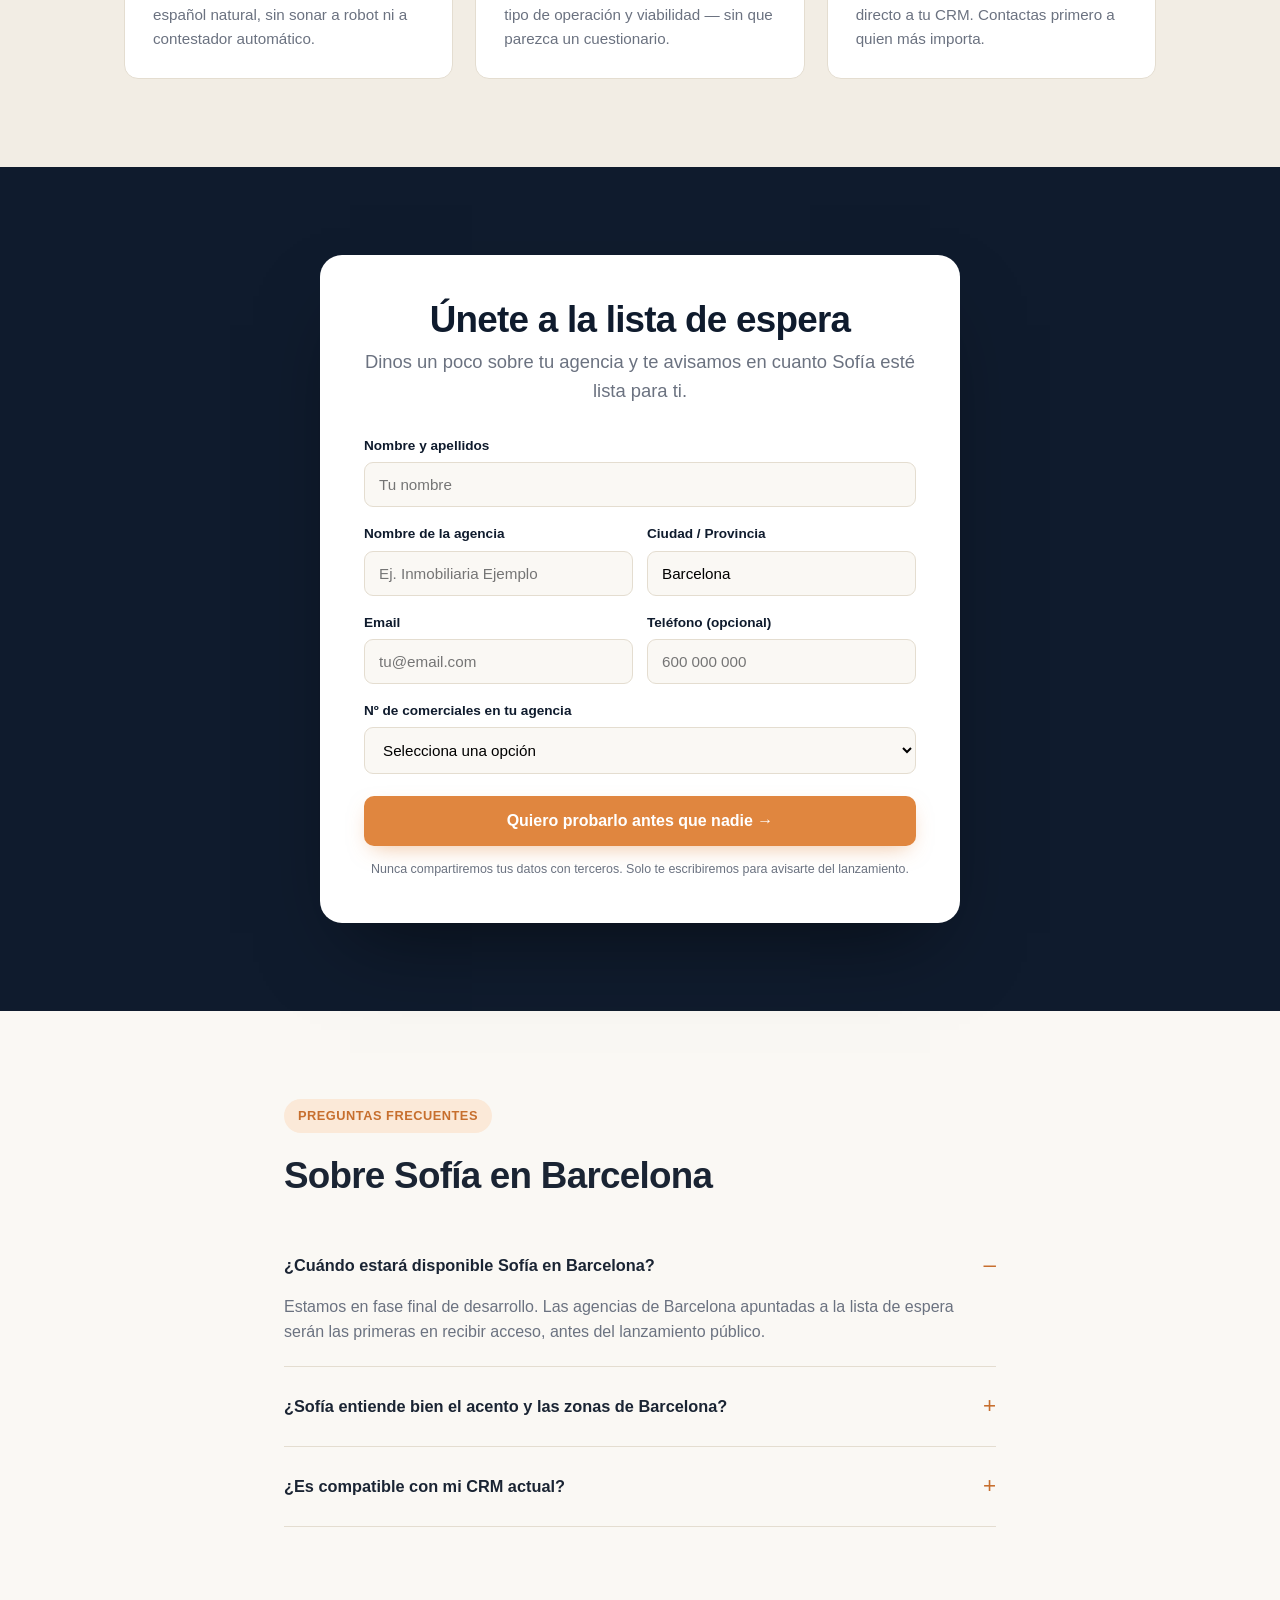
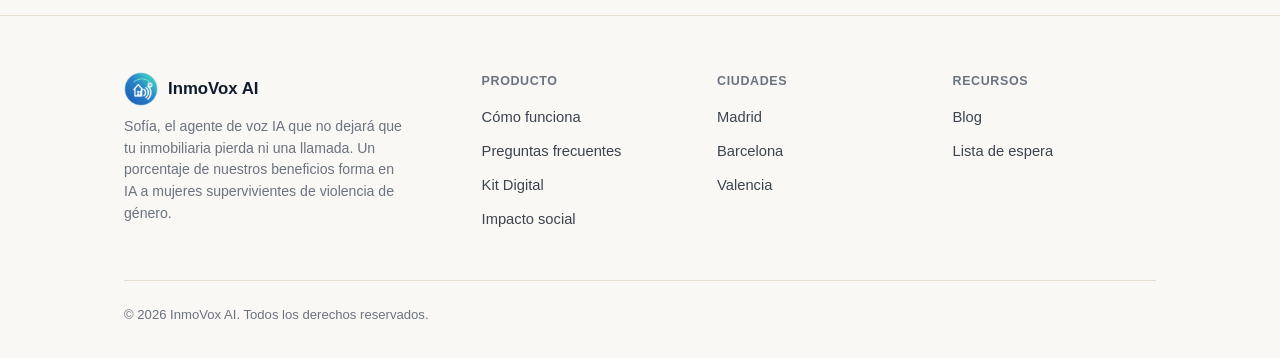
==== commit 884c66f7: "Add files via upload" ====
--- a/agente-voz-ia-inmobiliaria-barcelona.html
+++ b/agente-voz-ia-inmobiliaria-barcelona.html
@@ -3,6 +3,12 @@
 <head>
 <meta charset="UTF-8">
 <meta name="viewport" content="width=device-width, initial-scale=1.0">
+
+<link rel="icon" type="image/svg+xml" href="logo.svg">
+<link rel="icon" type="image/png" sizes="32x32" href="favicon-32x32.png">
+<link rel="icon" type="image/png" sizes="16x16" href="favicon-16x16.png">
+<link rel="icon" href="favicon.ico" sizes="any">
+<link rel="apple-touch-icon" href="apple-touch-icon.png">
 
 <!-- Google tag (gtag.js) + Modo de Consentimiento v2 -->
 <script>
@@ -33,6 +39,8 @@
 <meta property="og:description" content="Sofía, el agente de voz IA para inmobiliarias de Barcelona: atiende, cualifica y envía leads a tu CRM 24/7. Únete gratis a la lista de espera antes del lanzamiento.">
 <meta property="og:url" content="https://TU-DOMINIO-AQUI.com/agente-voz-ia-inmobiliaria-barcelona.html">
 <meta property="og:locale" content="es_ES">
+<meta property="og:image" content="https://inmovoxia-sofia.vercel.app/og-image.png">
+<meta name="twitter:image" content="https://inmovoxia-sofia.vercel.app/og-image.png">
 
 <meta name="twitter:card" content="summary_large_image">
 <meta name="twitter:title" content="Agente de Voz IA para Inmobiliarias en Barcelona | InmoVox AI">
@@ -56,7 +64,7 @@
 <body>
 <header>
   <div class="nav">
-    <a href="index.html" class="brand"><span class="brand-mark">S</span> InmoVox AI</a>
+    <a href="index.html" class="brand"><img src="logo.png" alt="InmoVox AI" class="brand-logo" width="36" height="36"> InmoVox AI</a>
     <div class="nav-links">
       <a href="kit-digital.html">Kit Digital</a>
       <a href="blog.html">Blog</a>
@@ -216,7 +224,7 @@
   <div class="wrap">
     <div class="foot-cols">
       <div class="foot-brand">
-        <div class="brand"><span class="brand-mark">S</span> InmoVox AI</div>
+        <div class="brand"><img src="logo.png" alt="InmoVox AI" class="brand-logo" width="36" height="36"> InmoVox AI</div>
         <p>Sofía, el agente de voz IA que no dejará que tu inmobiliaria pierda ni una llamada. Un porcentaje de nuestros beneficios forma en IA a mujeres supervivientes de violencia de género.</p>
       </div>
       <div>
--- a/style.css
+++ b/style.css
@@ -186,3 +186,7 @@
   .cookie-actions{flex-direction:column-reverse}
   .cookie-btn{width:100%}
 }
+
+/* ===== Logo de marca ===== */
+.brand-logo{width:36px;height:36px;display:block;flex:0 0 auto;object-fit:contain}
+.foot-brand .brand .brand-logo,.foot-cols .brand .brand-logo{width:34px;height:34px}
